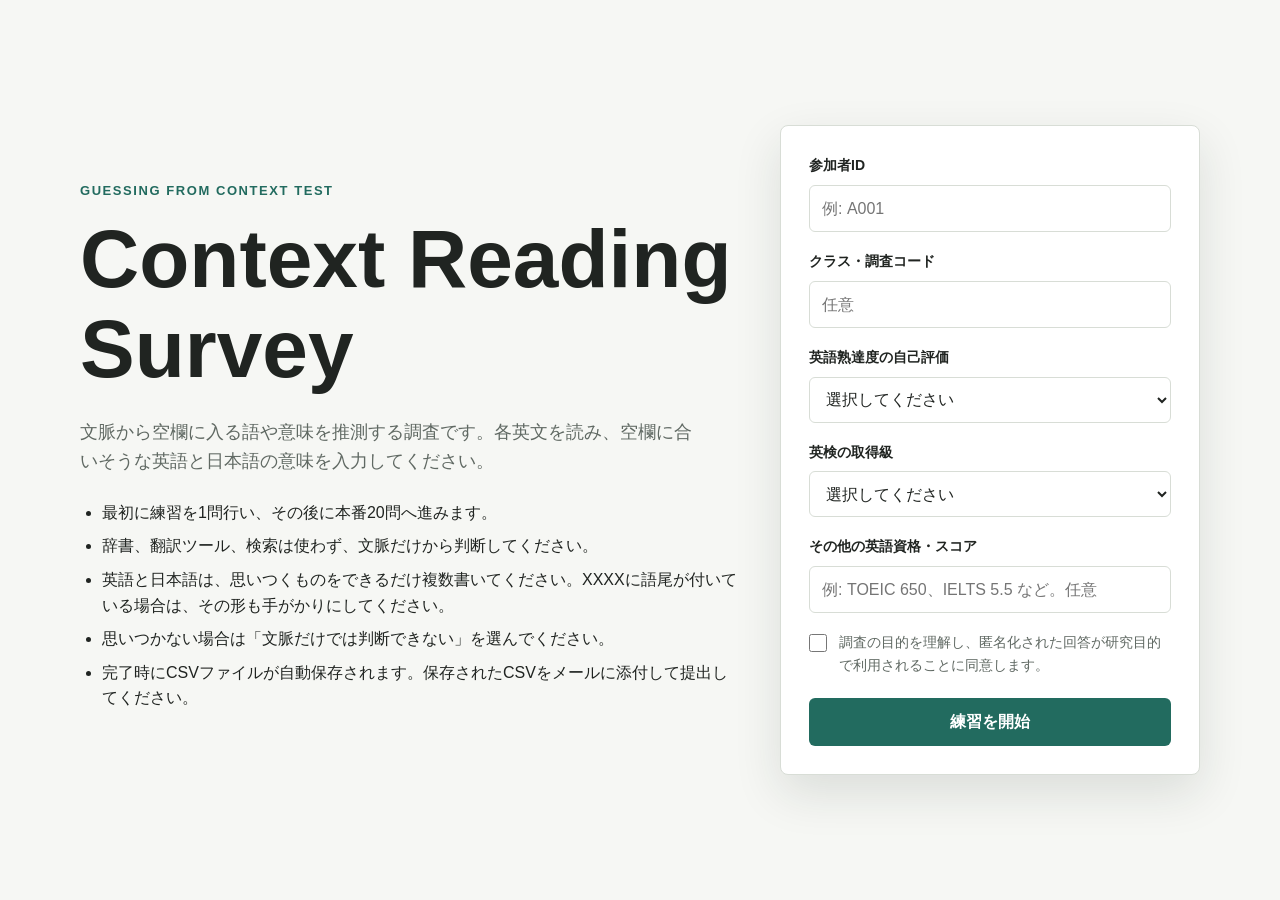
==== docs/index.html @ c6bbb996 "Add static GCT cloze survey" ====
<!doctype html>
<html lang="ja">
  <head>
    <meta charset="utf-8">
    <meta name="viewport" content="width=device-width, initial-scale=1">
    <title>GCT Cloze Survey</title>
    <link rel="stylesheet" href="assets/styles.css">
  </head>
  <body>
    <main class="app-shell">
      <section id="intro-view" class="screen is-active" aria-labelledby="intro-title">
        <div class="intro-grid">
          <div class="intro-copy">
            <p class="eyebrow">Guessing from Context Test</p>
            <h1 id="intro-title">Context Reading Survey</h1>
            <p>
              文脈から空欄に入る語や意味を推測する調査です。各英文を読み、空欄に合いそうな英語と日本語の意味を入力してください。
            </p>
            <ul class="instruction-list">
              <li>最初に練習を1問行い、その後に本番20問へ進みます。</li>
              <li>辞書、翻訳ツール、検索は使わず、文脈だけから判断してください。</li>
              <li>英語と日本語は、思いつくものをできるだけ複数書いてください。XXXXに語尾が付いている場合は、その形も手がかりにしてください。</li>
              <li>思いつかない場合は「文脈だけでは判断できない」を選んでください。</li>
              <li>完了時にCSVファイルが自動保存されます。保存されたCSVをメールに添付して提出してください。</li>
            </ul>
          </div>

          <form id="participant-form" class="panel" autocomplete="off">
            <div class="field">
              <label for="participant-id">参加者ID</label>
              <input id="participant-id" name="participantId" type="text" placeholder="例: A001">
            </div>

            <div class="field">
              <label for="group-code">クラス・調査コード</label>
              <input id="group-code" name="groupCode" type="text" placeholder="任意">
            </div>

            <div class="field">
              <label for="english-level">英語熟達度の自己評価</label>
              <select id="english-level" name="englishLevel">
                <option value="">選択してください</option>
                <option value="beginner">初級</option>
                <option value="lower_intermediate">初中級</option>
                <option value="intermediate">中級</option>
                <option value="upper_intermediate">中上級</option>
                <option value="advanced">上級</option>
              </select>
            </div>

            <div class="field">
              <label for="eiken-level">英検の取得級</label>
              <select id="eiken-level" name="eikenLevel">
                <option value="">選択してください</option>
                <option value="none">取得なし</option>
                <option value="grade_5">5級</option>
                <option value="grade_4">4級</option>
                <option value="grade_3">3級</option>
                <option value="pre_2">準2級</option>
                <option value="grade_2">2級</option>
                <option value="pre_1">準1級</option>
                <option value="grade_1">1級</option>
                <option value="not_sure">わからない</option>
                <option value="prefer_not_to_answer">回答しない</option>
              </select>
            </div>

            <div class="field">
              <label for="other-qualification">その他の英語資格・スコア</label>
              <input id="other-qualification" name="otherQualification" type="text" placeholder="例: TOEIC 650、IELTS 5.5 など。任意">
            </div>

            <label class="check-row">
              <input id="consent" name="consent" type="checkbox" required>
              <span>調査の目的を理解し、匿名化された回答が研究目的で利用されることに同意します。</span>
            </label>

            <button class="primary-action" type="submit">練習を開始</button>
          </form>
        </div>
      </section>

      <section id="task-view" class="screen" aria-labelledby="task-title">
        <header class="task-header">
          <div>
            <p class="eyebrow">Cloze task</p>
            <h2 id="task-title">空欄補充</h2>
          </div>
          <div class="progress-block" aria-live="polite">
            <span id="progress-label">0 / 0</span>
            <div class="progress-track" aria-hidden="true">
              <div id="progress-bar" class="progress-bar"></div>
            </div>
          </div>
        </header>

        <article class="task-layout">
          <section class="passage-panel" aria-label="英文パッセージ">
            <div id="passage" class="passage"></div>
          </section>

          <form id="response-form" class="response-panel">
            <div class="field">
              <label for="answer-english">Q1. XXXXで示された箇所に当てはまる英語をできるだけたくさん書いてください</label>
              <textarea id="answer-english" name="answerEnglish" rows="4" spellcheck="false" autocomplete="off" placeholder="語形も含めて、1行に1つ、またはカンマで区切って入力"></textarea>
            </div>

            <div class="field">
              <label for="answer-japanese">Q2. XXXXで示された箇所に当てはまる日本語の意味をできるだけたくさん書いてください</label>
              <textarea id="answer-japanese" name="answerJapanese" rows="4" autocomplete="off" placeholder="1行に1つ、または読点・カンマで区切って入力"></textarea>
            </div>

            <label class="check-row">
              <input id="unknown" name="unknown" type="checkbox">
              <span>文脈だけでは判断できない</span>
            </label>

            <div class="field">
              <div class="range-label">
                <label for="confidence">確信度</label>
                <output id="confidence-output" for="confidence">50</output>
              </div>
              <input id="confidence" name="confidence" type="range" min="0" max="100" step="1" value="50">
            </div>

            <div class="button-row">
              <button id="back-button" class="secondary-action" type="button">戻る</button>
              <button id="next-button" class="primary-action" type="submit">次へ</button>
            </div>
          </form>
        </article>
      </section>

      <section id="done-view" class="screen" aria-labelledby="done-title">
        <div class="done-panel">
          <p class="eyebrow">Completed</p>
          <h2 id="done-title">回答が完了しました</h2>
          <p id="submit-status">回答データを準備しています。</p>
          <p id="email-instruction" class="email-instruction">
            自動保存されたCSVファイルをメールに添付して提出してください。
          </p>
          <div class="button-row">
            <a id="email-button" class="primary-action" href="#">提出メールを作成</a>
            <button id="download-button" class="secondary-action" type="button">CSVを再保存</button>
            <button id="restart-button" class="text-action" type="button">最初からやり直す</button>
          </div>
        </div>
      </section>
    </main>

    <script src="config.js"></script>
    <script src="assets/app.js"></script>
  </body>
</html>
---- docs/assets/styles.css ----
:root {
  color-scheme: light;
  --bg: #f6f7f4;
  --surface: #ffffff;
  --text: #202421;
  --muted: #606963;
  --line: #d8ddd6;
  --accent: #226b5f;
  --accent-strong: #164d44;
  --accent-soft: #d9ebe6;
  --warning: #a44322;
  --shadow: 0 18px 48px rgba(27, 42, 34, 0.12);
}

* {
  box-sizing: border-box;
}

body {
  margin: 0;
  min-height: 100vh;
  background: var(--bg);
  color: var(--text);
  font-family: -apple-system, BlinkMacSystemFont, "Segoe UI", sans-serif;
  line-height: 1.6;
}

button,
input,
select,
a.primary-action,
a.secondary-action,
a.text-action {
  font: inherit;
}

.app-shell {
  width: min(1120px, calc(100% - 32px));
  margin: 0 auto;
  padding: 40px 0;
}

.screen {
  display: none;
}

.screen.is-active {
  display: block;
}

.intro-grid {
  display: grid;
  grid-template-columns: minmax(0, 1fr) minmax(320px, 420px);
  gap: 40px;
  align-items: center;
  min-height: calc(100vh - 80px);
}

.intro-copy h1,
.done-panel h2,
.task-header h2 {
  margin: 0;
  letter-spacing: 0;
  line-height: 1.1;
}

.intro-copy h1 {
  max-width: 720px;
  font-size: clamp(42px, 7vw, 82px);
}

.intro-copy p:not(.eyebrow) {
  max-width: 620px;
  margin: 24px 0 0;
  color: var(--muted);
  font-size: 18px;
}

.instruction-list {
  max-width: 680px;
  margin: 24px 0 0;
  padding-left: 22px;
  color: var(--text);
}

.instruction-list li {
  margin: 8px 0;
}

.eyebrow {
  margin: 0 0 12px;
  color: var(--accent);
  font-size: 13px;
  font-weight: 700;
  letter-spacing: 0.12em;
  text-transform: uppercase;
}

.panel,
.response-panel,
.passage-panel,
.done-panel {
  background: var(--surface);
  border: 1px solid var(--line);
  border-radius: 8px;
  box-shadow: var(--shadow);
}

.panel {
  padding: 28px;
}

.field {
  display: grid;
  gap: 8px;
  margin-bottom: 18px;
}

label,
.range-label {
  color: var(--text);
  font-size: 14px;
  font-weight: 700;
}

input[type="text"],
select,
textarea {
  width: 100%;
  min-height: 46px;
  border: 1px solid var(--line);
  border-radius: 6px;
  background: #fff;
  color: var(--text);
  padding: 10px 12px;
}

input[type="text"]:focus,
select:focus,
textarea:focus,
input[type="range"]:focus-visible,
button:focus-visible {
  outline: 3px solid rgba(34, 107, 95, 0.25);
  outline-offset: 2px;
}

textarea {
  min-height: 110px;
  resize: vertical;
}

textarea:disabled {
  background: #f1f3ef;
  color: var(--muted);
}

.check-row {
  display: grid;
  grid-template-columns: 20px 1fr;
  gap: 10px;
  align-items: start;
  margin: 8px 0 22px;
  color: var(--muted);
  font-weight: 500;
}

.check-row input {
  width: 18px;
  height: 18px;
  margin: 3px 0 0;
  accent-color: var(--accent);
}

.primary-action,
.secondary-action,
.text-action {
  display: inline-flex;
  align-items: center;
  justify-content: center;
  min-height: 44px;
  border-radius: 6px;
  border: 1px solid transparent;
  padding: 10px 16px;
  cursor: pointer;
  font-weight: 750;
  text-align: center;
  text-decoration: none;
}

.primary-action {
  width: 100%;
  background: var(--accent);
  color: #fff;
}

.primary-action:hover {
  background: var(--accent-strong);
}

.secondary-action {
  background: #fff;
  border-color: var(--line);
  color: var(--text);
}

.secondary-action:hover {
  border-color: var(--accent);
}

.text-action {
  background: transparent;
  color: var(--accent);
}

.task-header {
  display: flex;
  justify-content: space-between;
  gap: 24px;
  align-items: end;
  margin-bottom: 24px;
}

.task-header h2,
.done-panel h2 {
  font-size: 34px;
}

.progress-block {
  width: min(300px, 42vw);
}

#progress-label {
  display: block;
  margin-bottom: 8px;
  color: var(--muted);
  font-size: 14px;
  font-weight: 700;
  text-align: right;
}

.progress-track {
  height: 10px;
  overflow: hidden;
  border-radius: 999px;
  background: #e4e8e1;
}

.progress-bar {
  width: 0;
  height: 100%;
  border-radius: inherit;
  background: var(--accent);
  transition: width 180ms ease;
}

.task-layout {
  display: grid;
  grid-template-columns: minmax(0, 1fr) minmax(300px, 360px);
  gap: 24px;
  align-items: start;
}

.passage-panel {
  min-height: 360px;
  padding: 34px;
}

.passage {
  font-size: 22px;
  line-height: 1.85;
}

.blank {
  display: inline-flex;
  min-width: 82px;
  padding: 0 8px;
  justify-content: center;
  font-weight: 700;
  border-bottom: 3px solid var(--accent);
  color: var(--text);
  transform: translateY(-2px);
}

.response-panel {
  padding: 24px;
  position: sticky;
  top: 24px;
}

.range-label {
  display: flex;
  justify-content: space-between;
  gap: 12px;
}

input[type="range"] {
  width: 100%;
  accent-color: var(--accent);
}

.button-row {
  display: flex;
  gap: 12px;
  align-items: center;
}

.button-row .primary-action,
.button-row .secondary-action {
  width: auto;
  flex: 1;
}

.done-panel {
  width: min(680px, 100%);
  margin: 16vh auto 0;
  padding: 34px;
}

.done-panel p:not(.eyebrow) {
  color: var(--muted);
}

.done-panel code {
  color: var(--text);
  font-family: ui-monospace, SFMono-Regular, Menlo, Consolas, monospace;
  font-size: 0.95em;
}

.email-instruction {
  margin-top: 10px;
}

.is-hidden {
  display: none !important;
}

.error-text {
  color: var(--warning);
}

@media (max-width: 820px) {
  .app-shell {
    width: min(100% - 24px, 720px);
    padding: 24px 0;
  }

  .intro-grid,
  .task-layout {
    grid-template-columns: 1fr;
  }

  .intro-grid {
    min-height: auto;
    gap: 28px;
  }

  .intro-copy h1 {
    font-size: 46px;
  }

  .task-header {
    align-items: stretch;
    flex-direction: column;
  }

  .progress-block {
    width: 100%;
  }

  #progress-label {
    text-align: left;
  }

  .passage-panel {
    min-height: 0;
    padding: 24px;
  }

  .passage {
    font-size: 18px;
  }

  .response-panel {
    position: static;
  }
}
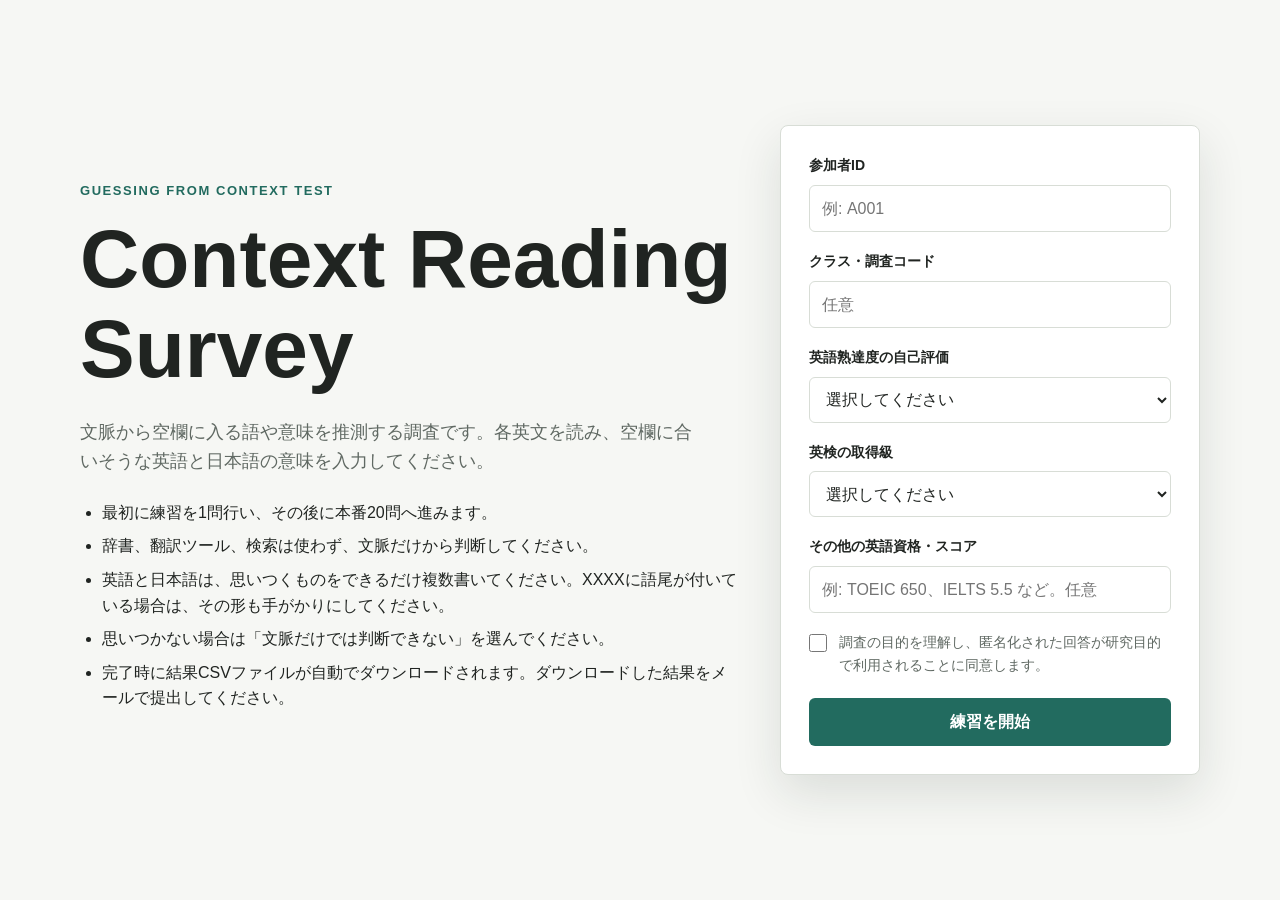
==== commit 4e14a853: "Clarify CSV email submission wording" ====
--- a/docs/index.html
+++ b/docs/index.html
@@ -21,7 +21,7 @@
               <li>辞書、翻訳ツール、検索は使わず、文脈だけから判断してください。</li>
               <li>英語と日本語は、思いつくものをできるだけ複数書いてください。XXXXに語尾が付いている場合は、その形も手がかりにしてください。</li>
               <li>思いつかない場合は「文脈だけでは判断できない」を選んでください。</li>
-              <li>完了時にCSVファイルが自動保存されます。保存されたCSVをメールに添付して提出してください。</li>
+              <li>完了時に結果CSVファイルが自動でダウンロードされます。ダウンロードした結果をメールで提出してください。</li>
             </ul>
           </div>
 
@@ -137,11 +137,11 @@
           <h2 id="done-title">回答が完了しました</h2>
           <p id="submit-status">回答データを準備しています。</p>
           <p id="email-instruction" class="email-instruction">
-            自動保存されたCSVファイルをメールに添付して提出してください。
+            ダウンロードした結果をメールで提出してください。
           </p>
           <div class="button-row">
             <a id="email-button" class="primary-action" href="#">提出メールを作成</a>
-            <button id="download-button" class="secondary-action" type="button">CSVを再保存</button>
+            <button id="download-button" class="secondary-action" type="button">CSVを再ダウンロード</button>
             <button id="restart-button" class="text-action" type="button">最初からやり直す</button>
           </div>
         </div>
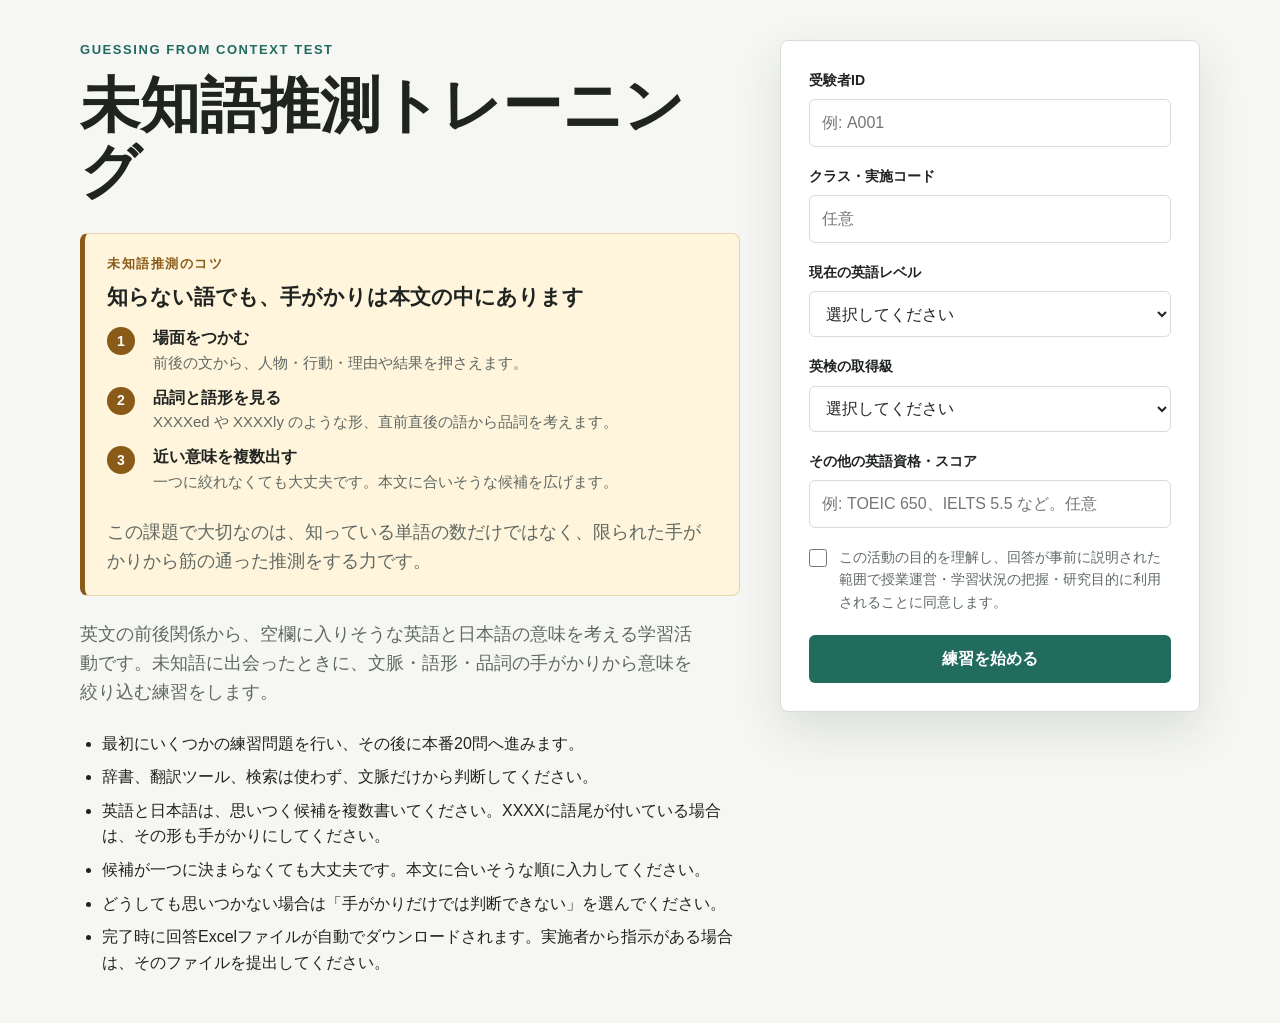
==== commit 323bef76: "Make cloze activity classroom-ready" ====
--- a/docs/index.html
+++ b/docs/index.html
@@ -3,7 +3,7 @@
   <head>
     <meta charset="utf-8">
     <meta name="viewport" content="width=device-width, initial-scale=1">
-    <title>GCT Cloze Survey</title>
+    <title>GCT 未知語推測トレーニング</title>
     <link rel="stylesheet" href="assets/styles.css">
   </head>
   <body>
@@ -12,32 +12,67 @@
         <div class="intro-grid">
           <div class="intro-copy">
             <p class="eyebrow">Guessing from Context Test</p>
-            <h1 id="intro-title">Context Reading Survey</h1>
+            <h1 id="intro-title">未知語推測トレーニング</h1>
+
+            <section class="strategy-panel" aria-labelledby="strategy-title">
+              <p class="eyebrow">未知語推測のコツ</p>
+              <h2 id="strategy-title">知らない語でも、手がかりは本文の中にあります</h2>
+              <ol class="strategy-list">
+                <li>
+                  <strong>場面をつかむ</strong>
+                  <span>前後の文から、人物・行動・理由や結果を押さえます。</span>
+                </li>
+                <li>
+                  <strong>品詞と語形を見る</strong>
+                  <span>XXXXed や XXXXly のような形、直前直後の語から品詞を考えます。</span>
+                </li>
+                <li>
+                  <strong>近い意味を複数出す</strong>
+                  <span>一つに絞れなくても大丈夫です。本文に合いそうな候補を広げます。</span>
+                </li>
+              </ol>
+              <p class="strategy-note">
+                この課題で大切なのは、知っている単語の数だけではなく、限られた手がかりから筋の通った推測をする力です。
+              </p>
+            </section>
+
             <p>
-              文脈から空欄に入る語や意味を推測する調査です。各英文を読み、空欄に合いそうな英語と日本語の意味を入力してください。
+              英文の前後関係から、空欄に入りそうな英語と日本語の意味を考える学習活動です。未知語に出会ったときに、文脈・語形・品詞の手がかりから意味を絞り込む練習をします。
             </p>
             <ul class="instruction-list">
-              <li>最初に練習を1問行い、その後に本番20問へ進みます。</li>
+              <li>最初にいくつかの練習問題を行い、その後に本番20問へ進みます。</li>
               <li>辞書、翻訳ツール、検索は使わず、文脈だけから判断してください。</li>
-              <li>英語と日本語は、思いつくものをできるだけ複数書いてください。XXXXに語尾が付いている場合は、その形も手がかりにしてください。</li>
-              <li>思いつかない場合は「文脈だけでは判断できない」を選んでください。</li>
-              <li>完了時に結果CSVファイルが自動でダウンロードされます。ダウンロードした結果をメールで提出してください。</li>
+              <li>英語と日本語は、思いつく候補を複数書いてください。XXXXに語尾が付いている場合は、その形も手がかりにしてください。</li>
+              <li>候補が一つに決まらなくても大丈夫です。本文に合いそうな順に入力してください。</li>
+              <li>どうしても思いつかない場合は「手がかりだけでは判断できない」を選んでください。</li>
+              <li>完了時に回答Excelファイルが自動でダウンロードされます。実施者から指示がある場合は、そのファイルを提出してください。</li>
             </ul>
           </div>
 
           <form id="participant-form" class="panel" autocomplete="off">
+            <div id="draft-banner" class="draft-banner is-hidden" role="status" aria-live="polite">
+              <p>
+                <strong>途中の回答があります</strong>
+                <span>同じ受験者の場合は続きから再開できます。共有端末で別の受験者が使う場合は、新しく開始してください。</span>
+              </p>
+              <div class="draft-actions">
+                <button id="resume-draft-button" class="secondary-action" type="button">続きから再開</button>
+                <button id="clear-draft-button" class="text-action" type="button">新しく開始</button>
+              </div>
+            </div>
+
             <div class="field">
-              <label for="participant-id">参加者ID</label>
+              <label for="participant-id">受験者ID</label>
               <input id="participant-id" name="participantId" type="text" placeholder="例: A001">
             </div>
 
             <div class="field">
-              <label for="group-code">クラス・調査コード</label>
+              <label for="group-code">クラス・実施コード</label>
               <input id="group-code" name="groupCode" type="text" placeholder="任意">
             </div>
 
             <div class="field">
-              <label for="english-level">英語熟達度の自己評価</label>
+              <label for="english-level">現在の英語レベル</label>
               <select id="english-level" name="englishLevel">
                 <option value="">選択してください</option>
                 <option value="beginner">初級</option>
@@ -72,10 +107,10 @@
 
             <label class="check-row">
               <input id="consent" name="consent" type="checkbox" required>
-              <span>調査の目的を理解し、匿名化された回答が研究目的で利用されることに同意します。</span>
+              <span>この活動の目的を理解し、回答が事前に説明された範囲で授業運営・学習状況の把握・研究目的に利用されることに同意します。</span>
             </label>
 
-            <button class="primary-action" type="submit">練習を開始</button>
+            <button class="primary-action" type="submit">練習を始める</button>
           </form>
         </div>
       </section>
@@ -83,8 +118,8 @@
       <section id="task-view" class="screen" aria-labelledby="task-title">
         <header class="task-header">
           <div>
-            <p class="eyebrow">Cloze task</p>
-            <h2 id="task-title">空欄補充</h2>
+            <p class="eyebrow">Context clue practice</p>
+            <h2 id="task-title">文脈から推測</h2>
           </div>
           <div class="progress-block" aria-live="polite">
             <span id="progress-label">0 / 0</span>
@@ -101,18 +136,18 @@
 
           <form id="response-form" class="response-panel">
             <div class="field">
-              <label for="answer-english">Q1. XXXXで示された箇所に当てはまる英語をできるだけたくさん書いてください</label>
-              <textarea id="answer-english" name="answerEnglish" rows="4" spellcheck="false" autocomplete="off" placeholder="語形も含めて、1行に1つ、またはカンマで区切って入力"></textarea>
+              <label for="answer-english">Q1. XXXXに入りそうな英語候補</label>
+              <textarea id="answer-english" name="answerEnglish" rows="4" spellcheck="false" autocomplete="off" placeholder="例: 動詞や名詞など。1行に1つ、またはカンマで区切って入力"></textarea>
             </div>
 
             <div class="field">
-              <label for="answer-japanese">Q2. XXXXで示された箇所に当てはまる日本語の意味をできるだけたくさん書いてください</label>
-              <textarea id="answer-japanese" name="answerJapanese" rows="4" autocomplete="off" placeholder="1行に1つ、または読点・カンマで区切って入力"></textarea>
+              <label for="answer-japanese">Q2. その語が表しそうな日本語の意味</label>
+              <textarea id="answer-japanese" name="answerJapanese" rows="4" autocomplete="off" placeholder="例: 近い意味を複数。1行に1つ、または読点・カンマで区切って入力"></textarea>
             </div>
 
             <label class="check-row">
               <input id="unknown" name="unknown" type="checkbox">
-              <span>文脈だけでは判断できない</span>
+              <span>手がかりだけでは判断できない</span>
             </label>
 
             <div class="field">
@@ -120,7 +155,11 @@
                 <label for="confidence">確信度</label>
                 <output id="confidence-output" for="confidence">50</output>
               </div>
-              <input id="confidence" name="confidence" type="range" min="0" max="100" step="1" value="50">
+              <input id="confidence" name="confidence" type="range" min="0" max="100" step="1" value="50" aria-describedby="confidence-help">
+              <div id="confidence-help" class="scale-help">
+                <span>0: まったく自信がない</span>
+                <span>100: とても自信がある</span>
+              </div>
             </div>
 
             <div class="button-row">
@@ -134,15 +173,15 @@
       <section id="done-view" class="screen" aria-labelledby="done-title">
         <div class="done-panel">
           <p class="eyebrow">Completed</p>
-          <h2 id="done-title">回答が完了しました</h2>
+          <h2 id="done-title">学習活動が完了しました</h2>
           <p id="submit-status">回答データを準備しています。</p>
           <p id="email-instruction" class="email-instruction">
-            ダウンロードした結果をメールで提出してください。
+            実施者から指示がある場合は、ダウンロードした回答Excelファイルを提出してください。
           </p>
           <div class="button-row">
             <a id="email-button" class="primary-action" href="#">提出メールを作成</a>
-            <button id="download-button" class="secondary-action" type="button">CSVを再ダウンロード</button>
-            <button id="restart-button" class="text-action" type="button">最初からやり直す</button>
+            <button id="download-button" class="secondary-action" type="button">回答Excelを再ダウンロード</button>
+            <button id="restart-button" class="text-action" type="button">もう一度やり直す</button>
           </div>
         </div>
       </section>
--- a/docs/assets/styles.css
+++ b/docs/assets/styles.css
@@ -8,6 +8,9 @@
   --accent: #226b5f;
   --accent-strong: #164d44;
   --accent-soft: #d9ebe6;
+  --skill: #8a5a18;
+  --skill-soft: #fff4dc;
+  --skill-line: #e8d5ae;
   --warning: #a44322;
   --shadow: 0 18px 48px rgba(27, 42, 34, 0.12);
 }
@@ -52,7 +55,7 @@
   display: grid;
   grid-template-columns: minmax(0, 1fr) minmax(320px, 420px);
   gap: 40px;
-  align-items: center;
+  align-items: start;
   min-height: calc(100vh - 80px);
 }
 
@@ -66,7 +69,7 @@
 
 .intro-copy h1 {
   max-width: 720px;
-  font-size: clamp(42px, 7vw, 82px);
+  font-size: clamp(38px, 5vw, 60px);
 }
 
 .intro-copy p:not(.eyebrow) {
@@ -74,6 +77,81 @@
   margin: 24px 0 0;
   color: var(--muted);
   font-size: 18px;
+}
+
+.strategy-panel {
+  max-width: 720px;
+  margin: 28px 0 0;
+  padding: 20px 22px;
+  border: 1px solid var(--skill-line);
+  border-left: 5px solid var(--skill);
+  border-radius: 8px;
+  background: var(--skill-soft);
+}
+
+.strategy-panel .eyebrow {
+  margin-bottom: 8px;
+  color: var(--skill);
+}
+
+.strategy-panel h2 {
+  margin: 0;
+  font-size: 21px;
+  line-height: 1.35;
+  letter-spacing: 0;
+}
+
+.strategy-list {
+  display: grid;
+  gap: 12px;
+  margin: 16px 0 0;
+  padding: 0;
+  list-style: none;
+  counter-reset: strategy;
+}
+
+.strategy-list li {
+  display: grid;
+  grid-template-columns: 34px 1fr;
+  gap: 2px 12px;
+  align-items: start;
+  counter-increment: strategy;
+}
+
+.strategy-list li::before {
+  grid-row: 1 / span 2;
+  display: inline-flex;
+  align-items: center;
+  justify-content: center;
+  width: 28px;
+  height: 28px;
+  border-radius: 999px;
+  background: var(--skill);
+  color: #fff;
+  content: counter(strategy);
+  font-size: 14px;
+  font-weight: 800;
+}
+
+.strategy-list strong,
+.strategy-list span {
+  grid-column: 2;
+}
+
+.strategy-list strong {
+  line-height: 1.35;
+}
+
+.strategy-list span {
+  color: var(--muted);
+  font-size: 15px;
+}
+
+.intro-copy .strategy-note {
+  max-width: none;
+  margin: 16px 0 0;
+  color: #5f4a24;
+  font-size: 15px;
 }
 
 .instruction-list {
@@ -108,6 +186,43 @@
 
 .panel {
   padding: 28px;
+}
+
+.draft-banner {
+  display: grid;
+  gap: 14px;
+  margin-bottom: 22px;
+  padding: 16px;
+  border: 1px solid var(--skill-line);
+  border-radius: 8px;
+  background: var(--skill-soft);
+}
+
+.draft-banner p {
+  display: grid;
+  gap: 4px;
+  margin: 0;
+}
+
+.draft-banner strong {
+  color: var(--text);
+  font-size: 15px;
+}
+
+.draft-banner span {
+  color: var(--muted);
+  font-size: 14px;
+}
+
+.draft-actions {
+  display: flex;
+  flex-wrap: wrap;
+  gap: 10px;
+}
+
+.draft-actions .secondary-action,
+.draft-actions .text-action {
+  flex: 1 1 150px;
 }
 
 .field {
@@ -298,8 +413,17 @@
   accent-color: var(--accent);
 }
 
+.scale-help {
+  display: flex;
+  justify-content: space-between;
+  gap: 12px;
+  color: var(--muted);
+  font-size: 12px;
+}
+
 .button-row {
   display: flex;
+  flex-wrap: wrap;
   gap: 12px;
   align-items: center;
 }
@@ -310,6 +434,10 @@
   flex: 1;
 }
 
+.button-row .text-action {
+  flex: 1 1 100%;
+}
+
 .done-panel {
   width: min(680px, 100%);
   margin: 16vh auto 0;
@@ -358,6 +486,23 @@
     font-size: 46px;
   }
 
+  .strategy-panel {
+    padding: 16px;
+  }
+
+  .strategy-panel h2 {
+    font-size: 19px;
+  }
+
+  .strategy-list {
+    gap: 10px;
+  }
+
+  .strategy-list span,
+  .intro-copy .strategy-note {
+    font-size: 14px;
+  }
+
   .task-header {
     align-items: stretch;
     flex-direction: column;
